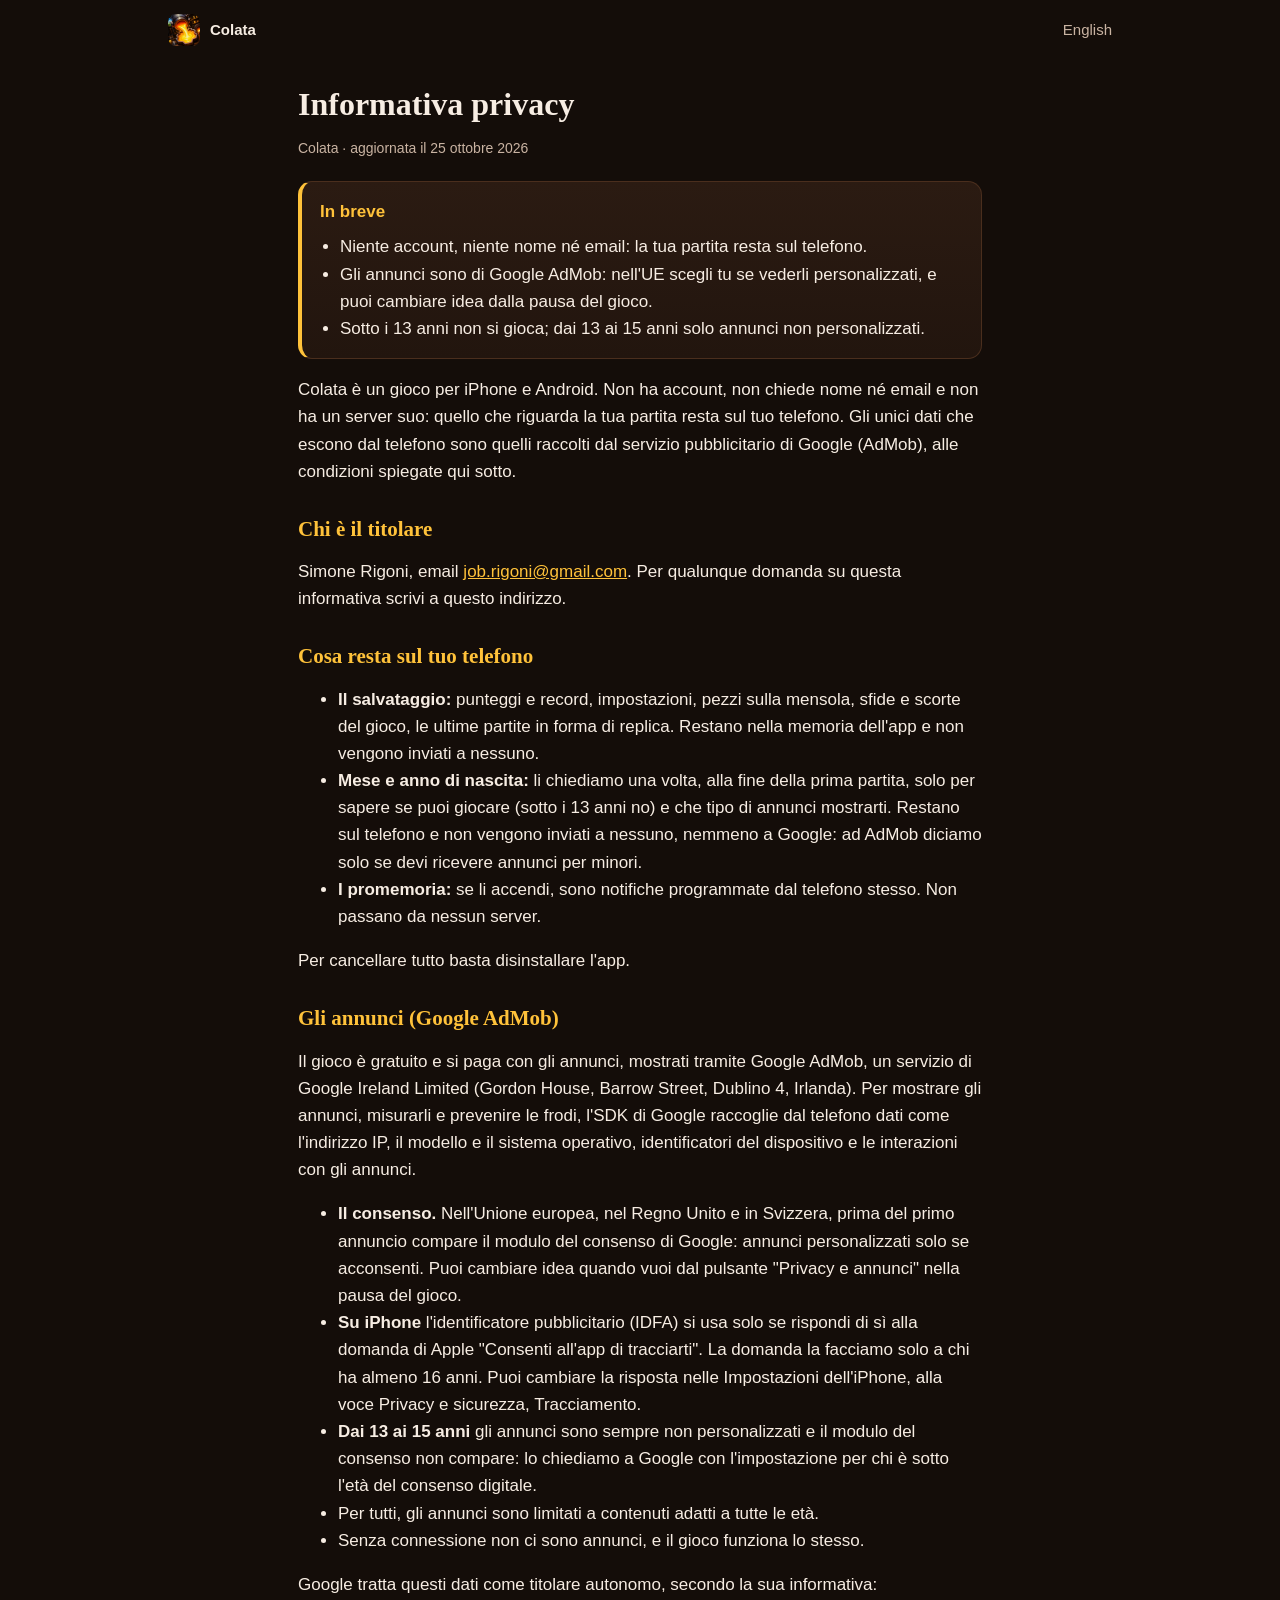
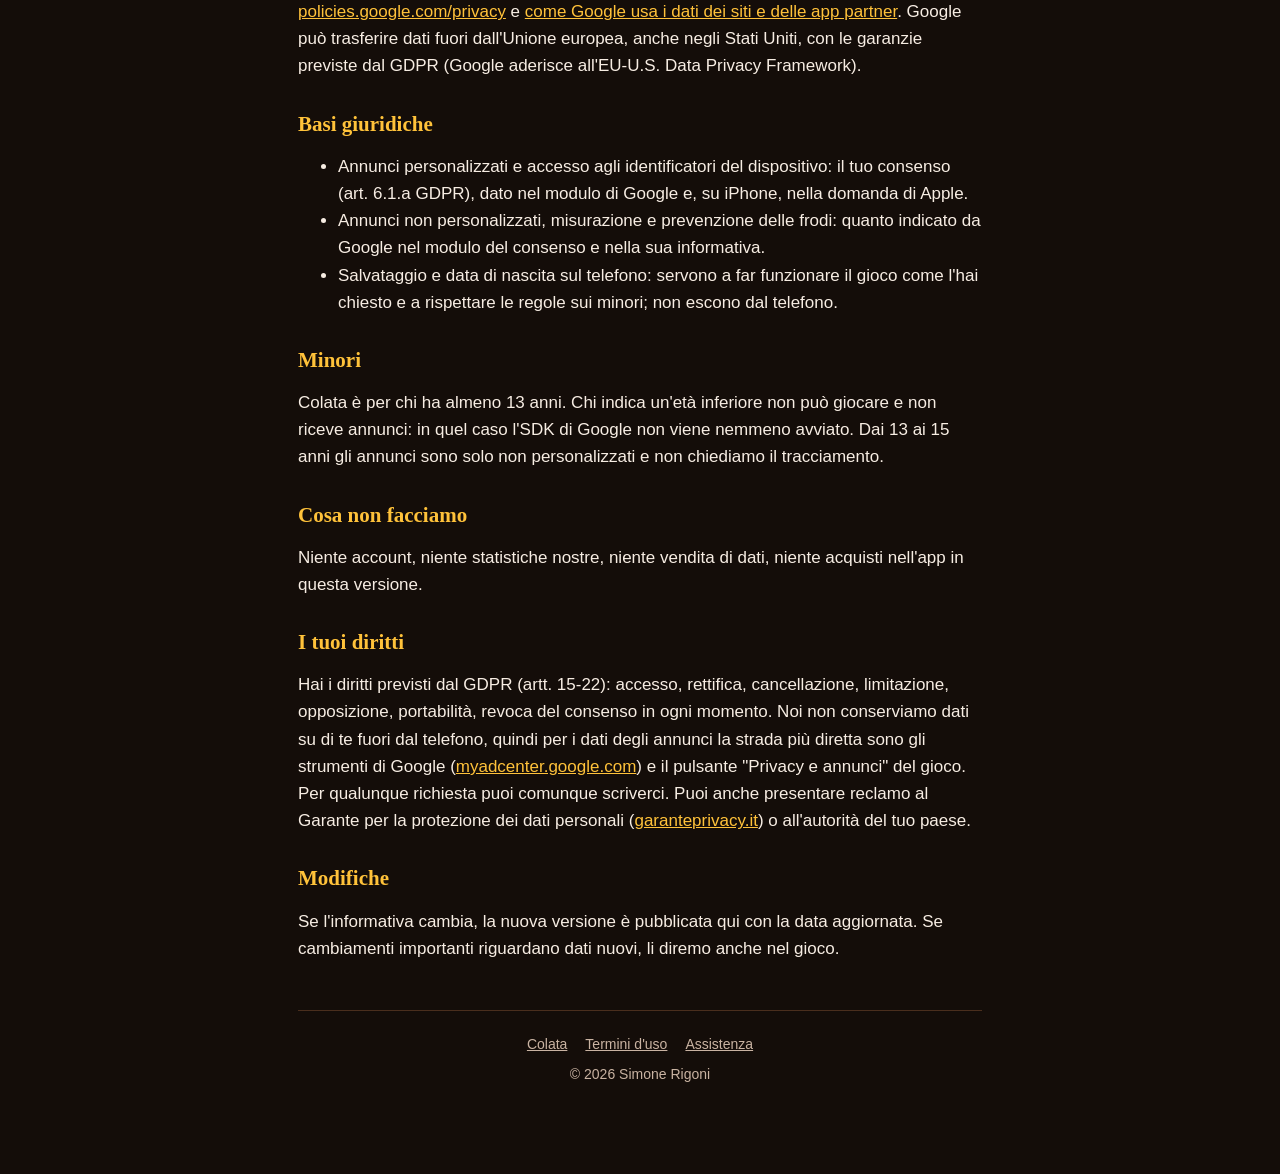
==== colata/privacy.html @ 3a4b362c "Sito: studio, Colata, app-ads.txt" ====
<!doctype html>
<html lang="it">
<head>
<meta charset="utf-8">
<meta name="viewport" content="width=device-width, initial-scale=1">
<title>Colata · Informativa privacy</title>
<meta name="theme-color" content="#140D09">
<link rel="icon" href="icona.png?v=4">
<link rel="stylesheet" href="stile.css?v=4">
</head>
<body>
<div class="wrap"><div class="barra"><a class="marchio" href="index.html"><img src="icona.png?v=4" alt="">Colata</a><a href="privacy-en.html" lang="en">English</a></div></div>
<main class="legale">
<h1>Informativa privacy</h1><p class="tenue">Colata · aggiornata il 25 ottobre 2026</p>
<div class="breve"><strong>In breve</strong><ul><li>Niente account, niente nome né email: la tua partita resta sul telefono.</li><li>Gli annunci sono di Google AdMob: nell'UE scegli tu se vederli personalizzati, e puoi cambiare idea dalla pausa del gioco.</li><li>Sotto i 13 anni non si gioca; dai 13 ai 15 anni solo annunci non personalizzati.</li></ul></div>

<p>Colata è un gioco per iPhone e Android. Non ha account, non chiede nome né email e non ha un server suo: quello che riguarda la tua partita resta sul tuo telefono. Gli unici dati che escono dal telefono sono quelli raccolti dal servizio pubblicitario di Google (AdMob), alle condizioni spiegate qui sotto.</p>

<h2>Chi è il titolare</h2>
<p>Simone Rigoni, email <a href="mailto:job.rigoni@gmail.com">job.rigoni@gmail.com</a>. Per qualunque domanda su questa informativa scrivi a questo indirizzo.</p>

<h2>Cosa resta sul tuo telefono</h2>
<ul>
<li><b>Il salvataggio:</b> punteggi e record, impostazioni, pezzi sulla mensola, sfide e scorte del gioco, le ultime partite in forma di replica. Restano nella memoria dell'app e non vengono inviati a nessuno.</li>
<li><b>Mese e anno di nascita:</b> li chiediamo una volta, alla fine della prima partita, solo per sapere se puoi giocare (sotto i 13 anni no) e che tipo di annunci mostrarti. Restano sul telefono e non vengono inviati a nessuno, nemmeno a Google: ad AdMob diciamo solo se devi ricevere annunci per minori.</li>
<li><b>I promemoria:</b> se li accendi, sono notifiche programmate dal telefono stesso. Non passano da nessun server.</li>
</ul>
<p>Per cancellare tutto basta disinstallare l'app.</p>

<h2>Gli annunci (Google AdMob)</h2>
<p>Il gioco è gratuito e si paga con gli annunci, mostrati tramite Google AdMob, un servizio di Google Ireland Limited (Gordon House, Barrow Street, Dublino 4, Irlanda). Per mostrare gli annunci, misurarli e prevenire le frodi, l'SDK di Google raccoglie dal telefono dati come l'indirizzo IP, il modello e il sistema operativo, identificatori del dispositivo e le interazioni con gli annunci.</p>
<ul>
<li><b>Il consenso.</b> Nell'Unione europea, nel Regno Unito e in Svizzera, prima del primo annuncio compare il modulo del consenso di Google: annunci personalizzati solo se acconsenti. Puoi cambiare idea quando vuoi dal pulsante "Privacy e annunci" nella pausa del gioco.</li>
<li><b>Su iPhone</b> l'identificatore pubblicitario (IDFA) si usa solo se rispondi di sì alla domanda di Apple "Consenti all'app di tracciarti". La domanda la facciamo solo a chi ha almeno 16 anni. Puoi cambiare la risposta nelle Impostazioni dell'iPhone, alla voce Privacy e sicurezza, Tracciamento.</li>
<li><b>Dai 13 ai 15 anni</b> gli annunci sono sempre non personalizzati e il modulo del consenso non compare: lo chiediamo a Google con l'impostazione per chi è sotto l'età del consenso digitale.</li>
<li>Per tutti, gli annunci sono limitati a contenuti adatti a tutte le età.</li>
<li>Senza connessione non ci sono annunci, e il gioco funziona lo stesso.</li>
</ul>
<p>Google tratta questi dati come titolare autonomo, secondo la sua informativa: <a href="https://policies.google.com/privacy">policies.google.com/privacy</a> e <a href="https://policies.google.com/technologies/partner-sites">come Google usa i dati dei siti e delle app partner</a>. Google può trasferire dati fuori dall'Unione europea, anche negli Stati Uniti, con le garanzie previste dal GDPR (Google aderisce all'EU-U.S. Data Privacy Framework).</p>

<h2>Basi giuridiche</h2>
<ul>
<li>Annunci personalizzati e accesso agli identificatori del dispositivo: il tuo consenso (art. 6.1.a GDPR), dato nel modulo di Google e, su iPhone, nella domanda di Apple.</li>
<li>Annunci non personalizzati, misurazione e prevenzione delle frodi: quanto indicato da Google nel modulo del consenso e nella sua informativa.</li>
<li>Salvataggio e data di nascita sul telefono: servono a far funzionare il gioco come l'hai chiesto e a rispettare le regole sui minori; non escono dal telefono.</li>
</ul>

<h2>Minori</h2>
<p>Colata è per chi ha almeno 13 anni. Chi indica un'età inferiore non può giocare e non riceve annunci: in quel caso l'SDK di Google non viene nemmeno avviato. Dai 13 ai 15 anni gli annunci sono solo non personalizzati e non chiediamo il tracciamento.</p>

<h2>Cosa non facciamo</h2>
<p>Niente account, niente statistiche nostre, niente vendita di dati, niente acquisti nell'app in questa versione.</p>

<h2>I tuoi diritti</h2>
<p>Hai i diritti previsti dal GDPR (artt. 15-22): accesso, rettifica, cancellazione, limitazione, opposizione, portabilità, revoca del consenso in ogni momento. Noi non conserviamo dati su di te fuori dal telefono, quindi per i dati degli annunci la strada più diretta sono gli strumenti di Google (<a href="https://myadcenter.google.com">myadcenter.google.com</a>) e il pulsante "Privacy e annunci" del gioco. Per qualunque richiesta puoi comunque scriverci. Puoi anche presentare reclamo al Garante per la protezione dei dati personali (<a href="https://www.garanteprivacy.it">garanteprivacy.it</a>) o all'autorità del tuo paese.</p>

<h2>Modifiche</h2>
<p>Se l'informativa cambia, la nuova versione è pubblicata qui con la data aggiornata. Se cambiamenti importanti riguardano dati nuovi, li diremo anche nel gioco.</p>

<footer><nav><a href="index.html">Colata</a><a href="termini.html">Termini d'uso</a><a href="mailto:job.rigoni@gmail.com">Assistenza</a></nav>© 2026 Simone Rigoni</footer>
</main>
</body>
</html>
---- colata/stile.css ----
:root {
  --fondo: #140D09; --fondo2: #22150E; --carta: #2B1B12; --bordo: #4A2E1D;
  --testo: #F7EDE3; --tenue: #C9B3A2; --oro: #FFC23A; --fuso: #FF8A1E; --brace: #E2400C;
}
* { box-sizing: border-box; }
html { -webkit-text-size-adjust: 100%; }
body { margin: 0; background: var(--fondo); color: var(--testo); font: 17px/1.6 -apple-system, BlinkMacSystemFont, 'Segoe UI', Roboto, sans-serif; }
a { color: var(--oro); }
img { max-width: 100%; height: auto; display: block; }
.wrap { max-width: 980px; margin: 0 auto; padding: 0 18px; }

/* barra in alto */
.barra { display: flex; justify-content: space-between; align-items: center; padding: 14px 0; font-size: 15px; }
.barra a { color: var(--tenue); text-decoration: none; }
.barra .marchio { display: flex; align-items: center; gap: 10px; color: var(--testo); font-weight: 800; }
.barra .marchio img { width: 32px; height: 32px; border-radius: 8px; }

/* apertura */
.apertura { position: relative; text-align: center; padding: 40px 0 56px; background: radial-gradient(ellipse 70% 60% at 50% 38%, rgba(255, 138, 30, .28), transparent 70%); }
.apertura .icona { width: 168px; height: 168px; margin: 0 auto 26px; border-radius: 38px; box-shadow: 0 0 0 1px rgba(255, 194, 58, .25), 0 18px 60px rgba(255, 120, 20, .45); }
.apertura h1 { font: 900 clamp(44px, 11vw, 76px)/1 Georgia, 'Times New Roman', serif; margin: 0; letter-spacing: -.01em; background: linear-gradient(180deg, #FFF3C4, var(--oro) 45%, var(--fuso)); -webkit-background-clip: text; background-clip: text; color: transparent; }
.apertura .motto { font-size: clamp(20px, 5vw, 26px); font-weight: 700; margin: 18px auto 8px; max-width: 560px; }
.apertura .motto b { color: var(--oro); }
.apertura .sotto { color: var(--tenue); max-width: 520px; margin: 0 auto; }
.pillola { display: inline-flex; align-items: center; gap: 8px; margin-top: 26px; padding: 12px 22px; border-radius: 999px; background: linear-gradient(180deg, var(--oro), var(--fuso)); color: #2A1406; font-weight: 800; font-size: 16px; }
.pillola small { font-weight: 600; opacity: .8; }

/* screenshot */
.vetrina { display: flex; gap: 16px; overflow-x: auto; scroll-snap-type: x mandatory; padding: 8px 18px 22px; margin: 0 -18px; }
.vetrina figure { flex: 0 0 auto; width: min(62vw, 230px); margin: 0; scroll-snap-align: center; text-align: center; }
.vetrina img { border-radius: 26px; border: 3px solid #3A2418; box-shadow: 0 14px 40px rgba(0, 0, 0, .55); }
.vetrina figcaption { margin-top: 10px; font-size: 14px; color: var(--tenue); font-weight: 600; }
@media (min-width: 1000px) { .vetrina { justify-content: center; overflow: visible; margin: 0; padding: 8px 0 22px; } .vetrina figure { width: calc((100% - 64px) / 5); } }

/* punti forti */
h2 { font: 800 clamp(26px, 6vw, 34px)/1.15 Georgia, serif; text-align: center; margin: 56px 0 10px; }
.intro { text-align: center; color: var(--tenue); max-width: 560px; margin: 0 auto 26px; }
.griglia { display: grid; grid-template-columns: repeat(auto-fit, minmax(260px, 1fr)); gap: 14px; }
.carta { background: linear-gradient(180deg, var(--carta), var(--fondo2)); border: 1px solid var(--bordo); border-radius: 18px; padding: 20px; }
.carta .em { font-size: 30px; line-height: 1; }
.carta h3 { margin: 10px 0 6px; font-size: 19px; color: var(--oro); }
.carta p { margin: 0; color: var(--tenue); font-size: 16px; }
.onesto { display: flex; flex-wrap: wrap; justify-content: center; gap: 10px; padding: 0; list-style: none; margin: 0; }
.onesto li { background: var(--carta); border: 1px solid var(--bordo); border-radius: 999px; padding: 8px 16px; font-size: 15px; }
.finale { text-align: center; padding: 56px 0 24px; }
.finale p { font: 800 clamp(22px, 5.5vw, 30px)/1.2 Georgia, serif; margin: 0 0 6px; }

/* piede */
footer { border-top: 1px solid var(--bordo); margin-top: 48px; padding: 22px 0 40px; color: var(--tenue); font-size: 14px; text-align: center; }
footer a { color: var(--tenue); }
footer nav { display: flex; flex-wrap: wrap; justify-content: center; gap: 6px 18px; margin-bottom: 8px; }

/* pagine legali */
main.legale { max-width: 720px; margin: 0 auto; padding: 8px 18px 48px; }
main.legale h1 { font: 800 32px/1.15 Georgia, serif; margin: 18px 0 4px; }
main.legale h2 { text-align: left; font-size: 21px; margin: 32px 0 8px; color: var(--oro); }
main.legale .tenue { color: var(--tenue); font-size: 14px; }
.breve { background: linear-gradient(180deg, var(--carta), var(--fondo2)); border: 1px solid var(--bordo); border-left: 4px solid var(--oro); border-radius: 14px; padding: 16px 18px; margin: 22px 0 8px; }
.breve strong { color: var(--oro); }
.breve ul { margin: 8px 0 0; padding-left: 20px; }
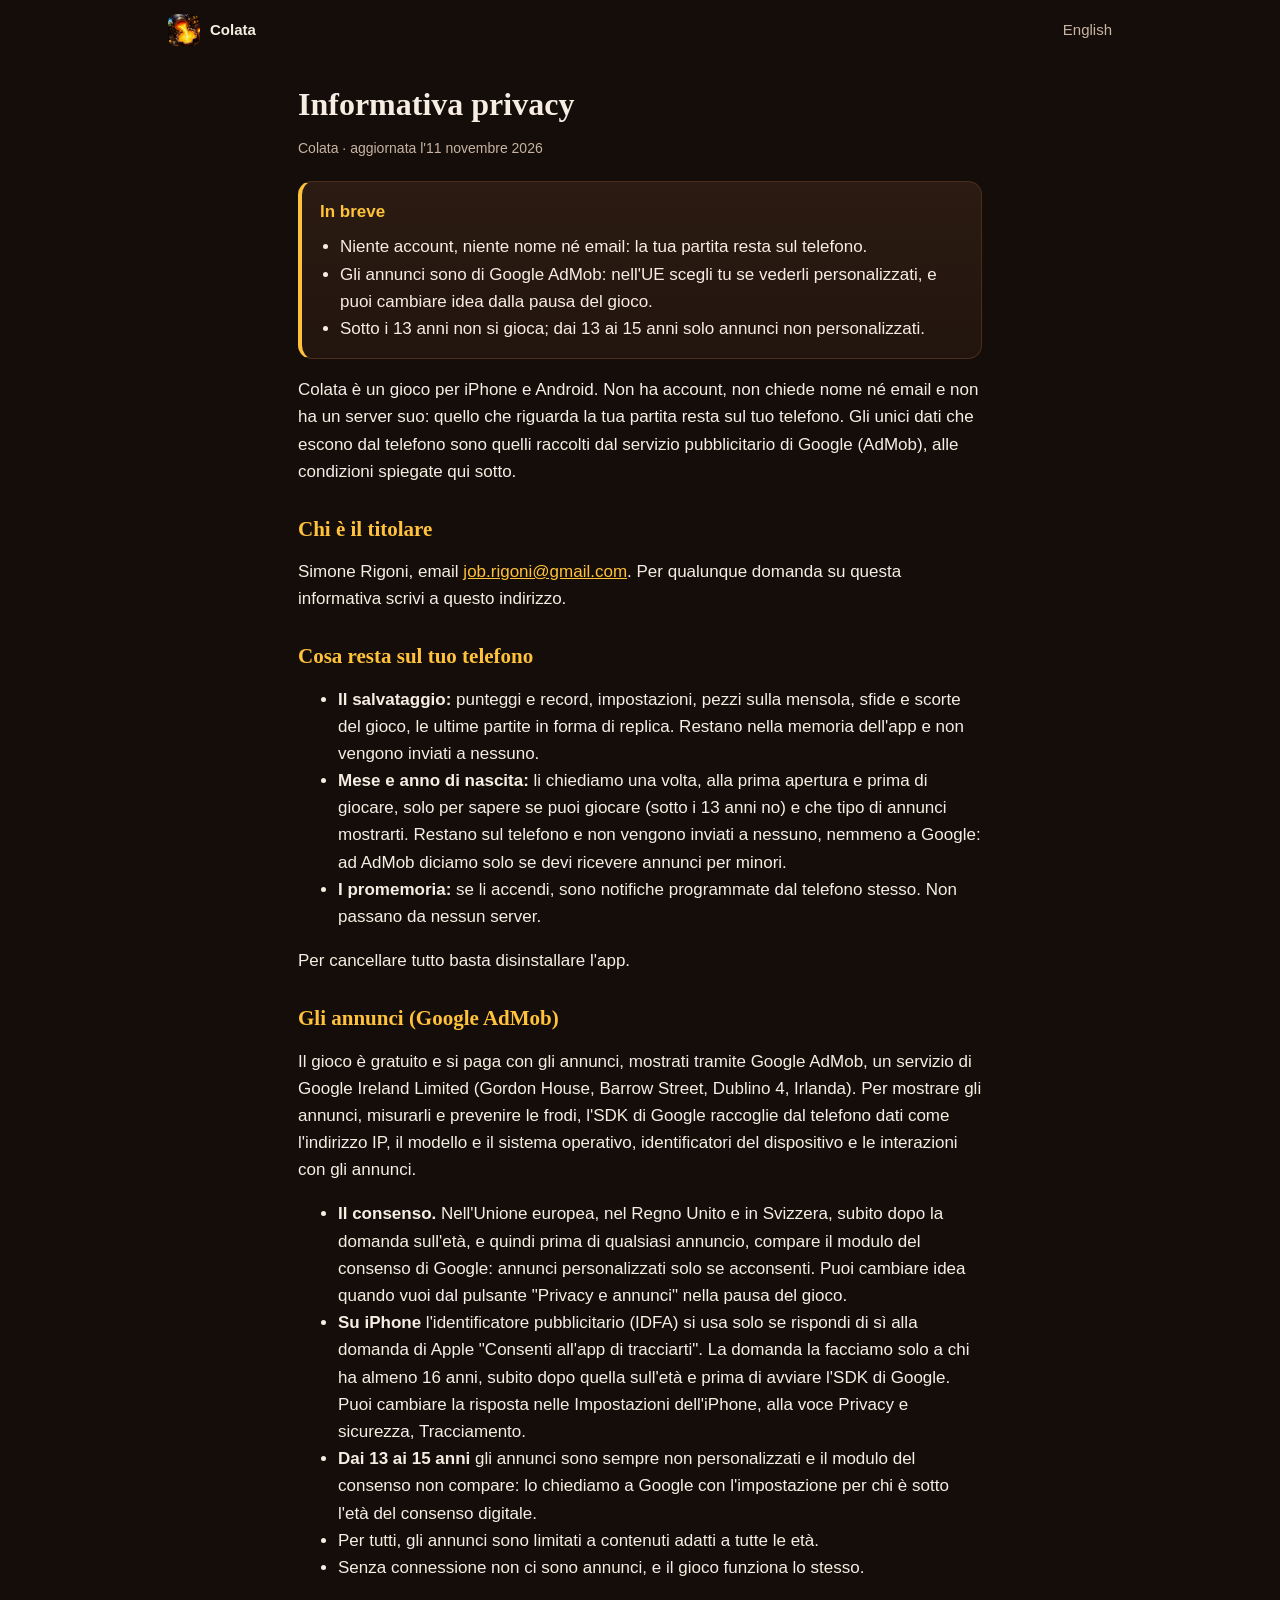
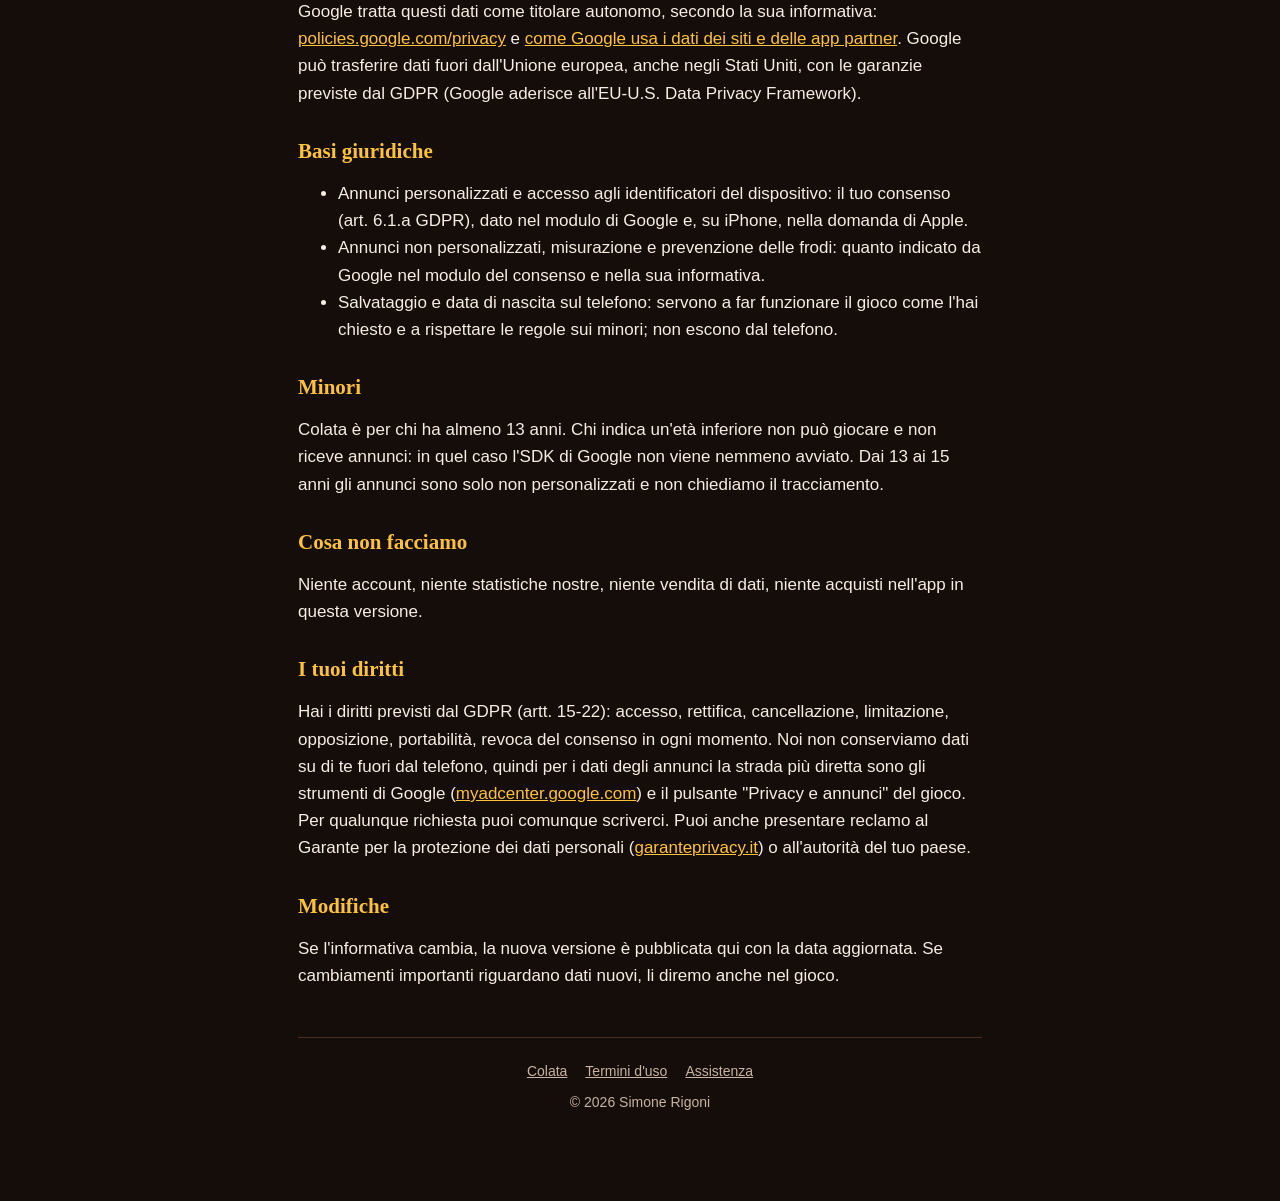
==== commit fe5d7e70: "Colata: informativa aggiornata (età e domande alla prima apertura)" ====
--- a/colata/privacy.html
+++ b/colata/privacy.html
@@ -11,7 +11,7 @@
 <body>
 <div class="wrap"><div class="barra"><a class="marchio" href="index.html"><img src="icona.png?v=4" alt="">Colata</a><a href="privacy-en.html" lang="en">English</a></div></div>
 <main class="legale">
-<h1>Informativa privacy</h1><p class="tenue">Colata · aggiornata il 25 ottobre 2026</p>
+<h1>Informativa privacy</h1><p class="tenue">Colata · aggiornata l'11 novembre 2026</p>
 <div class="breve"><strong>In breve</strong><ul><li>Niente account, niente nome né email: la tua partita resta sul telefono.</li><li>Gli annunci sono di Google AdMob: nell'UE scegli tu se vederli personalizzati, e puoi cambiare idea dalla pausa del gioco.</li><li>Sotto i 13 anni non si gioca; dai 13 ai 15 anni solo annunci non personalizzati.</li></ul></div>
 
 <p>Colata è un gioco per iPhone e Android. Non ha account, non chiede nome né email e non ha un server suo: quello che riguarda la tua partita resta sul tuo telefono. Gli unici dati che escono dal telefono sono quelli raccolti dal servizio pubblicitario di Google (AdMob), alle condizioni spiegate qui sotto.</p>
@@ -22,7 +22,7 @@
 <h2>Cosa resta sul tuo telefono</h2>
 <ul>
 <li><b>Il salvataggio:</b> punteggi e record, impostazioni, pezzi sulla mensola, sfide e scorte del gioco, le ultime partite in forma di replica. Restano nella memoria dell'app e non vengono inviati a nessuno.</li>
-<li><b>Mese e anno di nascita:</b> li chiediamo una volta, alla fine della prima partita, solo per sapere se puoi giocare (sotto i 13 anni no) e che tipo di annunci mostrarti. Restano sul telefono e non vengono inviati a nessuno, nemmeno a Google: ad AdMob diciamo solo se devi ricevere annunci per minori.</li>
+<li><b>Mese e anno di nascita:</b> li chiediamo una volta, alla prima apertura e prima di giocare, solo per sapere se puoi giocare (sotto i 13 anni no) e che tipo di annunci mostrarti. Restano sul telefono e non vengono inviati a nessuno, nemmeno a Google: ad AdMob diciamo solo se devi ricevere annunci per minori.</li>
 <li><b>I promemoria:</b> se li accendi, sono notifiche programmate dal telefono stesso. Non passano da nessun server.</li>
 </ul>
 <p>Per cancellare tutto basta disinstallare l'app.</p>
@@ -30,8 +30,8 @@
 <h2>Gli annunci (Google AdMob)</h2>
 <p>Il gioco è gratuito e si paga con gli annunci, mostrati tramite Google AdMob, un servizio di Google Ireland Limited (Gordon House, Barrow Street, Dublino 4, Irlanda). Per mostrare gli annunci, misurarli e prevenire le frodi, l'SDK di Google raccoglie dal telefono dati come l'indirizzo IP, il modello e il sistema operativo, identificatori del dispositivo e le interazioni con gli annunci.</p>
 <ul>
-<li><b>Il consenso.</b> Nell'Unione europea, nel Regno Unito e in Svizzera, prima del primo annuncio compare il modulo del consenso di Google: annunci personalizzati solo se acconsenti. Puoi cambiare idea quando vuoi dal pulsante "Privacy e annunci" nella pausa del gioco.</li>
-<li><b>Su iPhone</b> l'identificatore pubblicitario (IDFA) si usa solo se rispondi di sì alla domanda di Apple "Consenti all'app di tracciarti". La domanda la facciamo solo a chi ha almeno 16 anni. Puoi cambiare la risposta nelle Impostazioni dell'iPhone, alla voce Privacy e sicurezza, Tracciamento.</li>
+<li><b>Il consenso.</b> Nell'Unione europea, nel Regno Unito e in Svizzera, subito dopo la domanda sull'età, e quindi prima di qualsiasi annuncio, compare il modulo del consenso di Google: annunci personalizzati solo se acconsenti. Puoi cambiare idea quando vuoi dal pulsante "Privacy e annunci" nella pausa del gioco.</li>
+<li><b>Su iPhone</b> l'identificatore pubblicitario (IDFA) si usa solo se rispondi di sì alla domanda di Apple "Consenti all'app di tracciarti". La domanda la facciamo solo a chi ha almeno 16 anni, subito dopo quella sull'età e prima di avviare l'SDK di Google. Puoi cambiare la risposta nelle Impostazioni dell'iPhone, alla voce Privacy e sicurezza, Tracciamento.</li>
 <li><b>Dai 13 ai 15 anni</b> gli annunci sono sempre non personalizzati e il modulo del consenso non compare: lo chiediamo a Google con l'impostazione per chi è sotto l'età del consenso digitale.</li>
 <li>Per tutti, gli annunci sono limitati a contenuti adatti a tutte le età.</li>
 <li>Senza connessione non ci sono annunci, e il gioco funziona lo stesso.</li>
